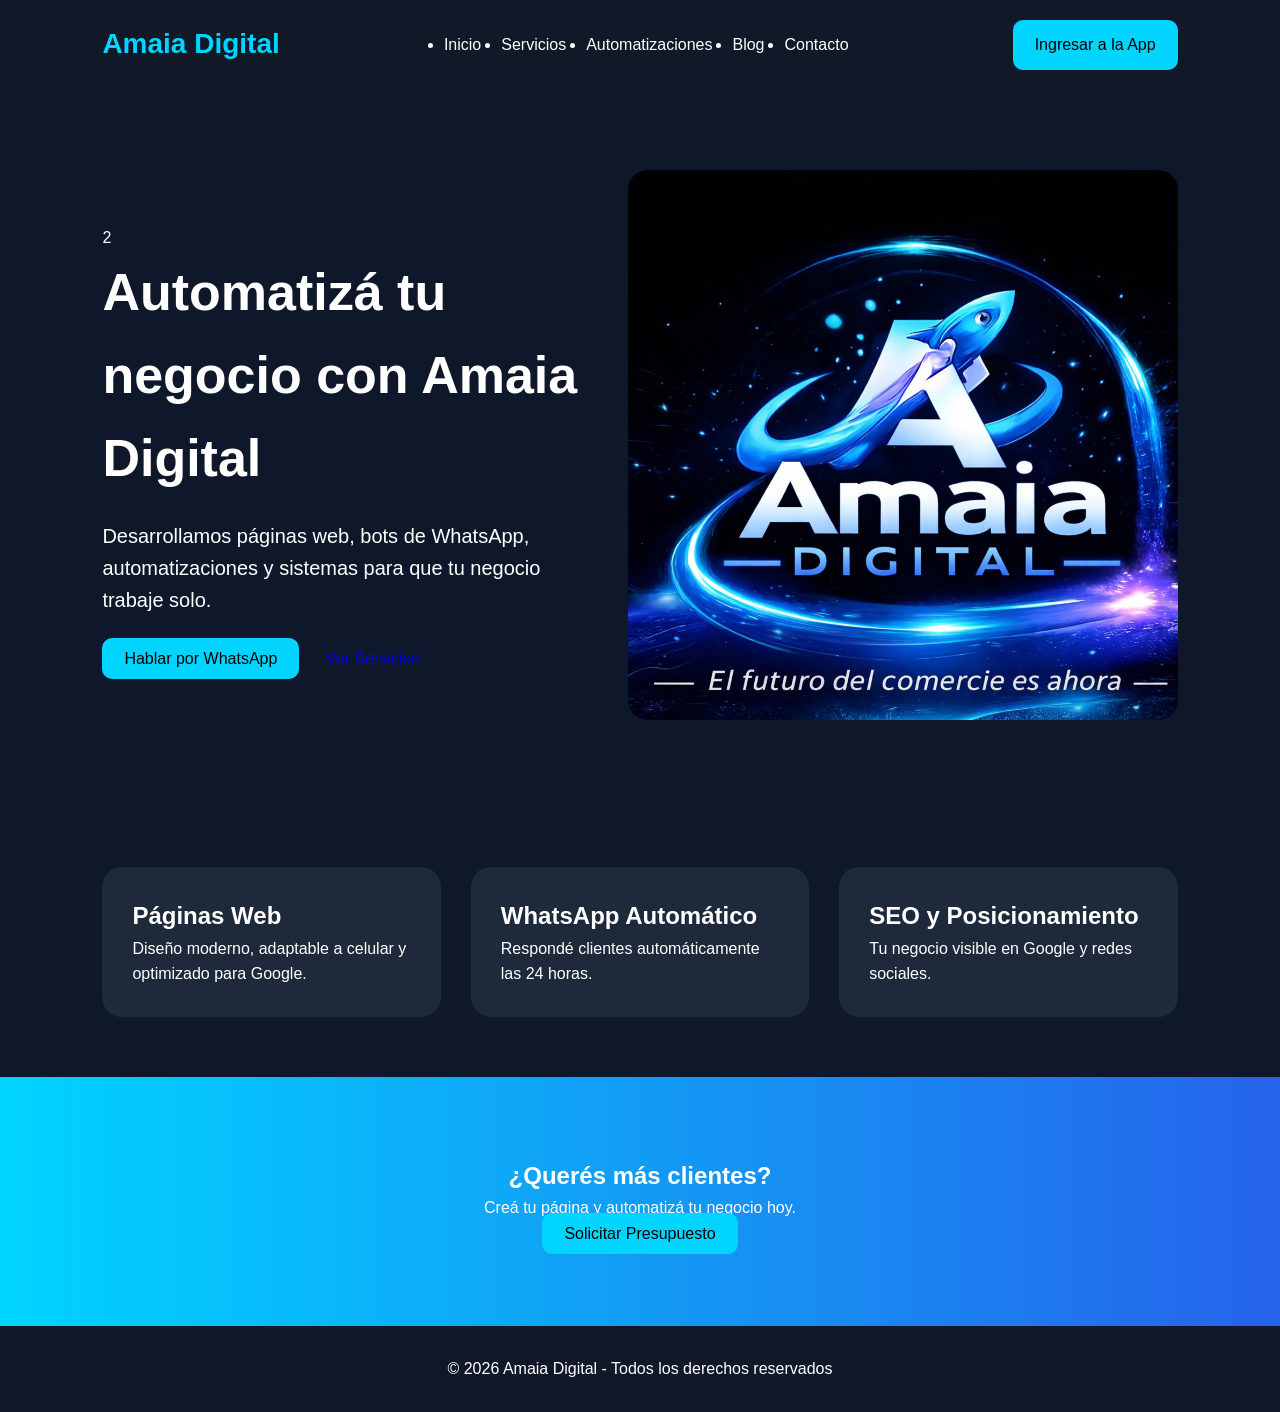
==== index.html @ cdf5db15 "Sitio completo de Amaia Digital" ====
<!DOCTYPE html>
<html lang="es">
<head>
<meta charset="UTF-8">
<meta name="viewport" content="width=device-width, initial-scale=1.0">
<title>Amaia Digital | Automatización, WhatsApp y Desarrollo Web</title>
<meta name="description" content="Amaia Digital crea páginas web, 
automatizaciones por WhatsApp, sistemas y soluciones digitales para empresas.">
<meta name="keywords"
content="Amaia Digital, automatización WhatsApp, páginas web, marketing digital, 
desarrollo web, chatbot, SEO">
<meta name="author" content="Amaia Digital">
<meta property="og:title" content="Amaia Digital">
<meta property="og:description" content="Automatización, diseño web y 
soluciones digitales.">
<meta property="og:image" content="img/logo.png">
<meta property="og:type" content="website">
<link rel="stylesheet" href="css/style.css">
<link rel="icon" href="favicon.ico">
<link rel="manifest" href="manifest.json">
</head>
<body>
<header>
<nav class="navbar">
<div class="logo">Amaia Digital</div>
<ul class="menu">
<li><a href="index.html">Inicio</a></li>
<li><a href="servicios.html">Servicios</a></li>
<li><a href="automatizaciones.html">Automatizaciones</a></li>
<li><a href="blog.html">Blog</a></li>
<li><a href="contacto.html">Contacto</a></li>
</ul>
<a href="app.html" class="btn-app">Ingresar a la App</a>
</nav>
</header>
<section class="hero">
<div class="hero-texto">
2
<h1>Automatizá tu negocio con Amaia Digital</h1>
<p>Desarrollamos páginas web, bots de WhatsApp, automatizaciones y sistemas 
para que tu negocio trabaje solo.</p>
<div class="hero-botones">
<a href="https://wa.me/5493487210379" class="btn">Hablar por WhatsApp</a>
<a href="servicios.html" class="btn-secundario">Ver Servicios</a>
</div>
</div>
<div class="hero-img">
<img src="img/hero.jpg" alt="Amaia Digital Automatización">
</div>
</section>
<section class="cards">
<div class="card">
<h2>Páginas Web</h2>
<p>Diseño moderno, adaptable a celular y optimizado para Google.</p>
</div>
<div class="card">
<h2>WhatsApp Automático</h2>
<p>Respondé clientes automáticamente las 24 horas.</p>
</div>
<div class="card">
<h2>SEO y Posicionamiento</h2>
<p>Tu negocio visible en Google y redes sociales.</p>
</div>
</section>
<section class="cta">
<h2>¿Querés más clientes?</h2>
<p>Creá tu página y automatizá tu negocio hoy.</p>
<a href="contacto.html" class="btn">Solicitar Presupuesto</a>
</section>
<footer>
<p>© 2026 Amaia Digital - Todos los derechos reservados</p>
</footer>
<script src="js/main.js"></script>
</body>
</html>
---- css/style.css ----
* {
margin: 0;
padding: 0;
box-sizing: border-box;
font-family: Arial, sans-serif;
}
body {
background: #0f172a;
color: white;
line-height: 1.6;
}
.navbar {
display: flex;
justify-content: space-between;
align-items: center;
padding: 20px 8%;
background: #111827;
position: sticky;
top: 0;
z-index: 1000;
}
.logo {
font-size: 28px;
font-weight: bold;
color: #00d4ff;
}
.menu {
display: flex;
6
list-style: none;
gap: 20px;
}
.menu a {
color: white;
text-decoration: none;
}
.btn,
.btn-app,
.btn-secundario {
padding: 12px 22px;
border-radius: 10px;
text-decoration: none;
transition: 0.3s;
}
.btn,
.btn-app {
background: #00d4ff;
color: black;
}
.btn:hover,
.btn-app:hover {
transform: scale(1.05);
}
.hero {
display: flex;
align-items: center;
justify-content: space-between;
padding: 80px 8%;
gap: 40px;
}
.hero-texto h1 {
font-size: 52px;
margin-bottom: 20px;
}
.hero-texto p {
font-size: 20px;
margin-bottom: 30px;
}
.hero-img img {
7
width: 100%;
max-width: 550px;
border-radius: 20px;
}
.cards {
display: grid;
grid-template-columns: repeat(auto-fit, minmax(250px, 1fr));
gap: 30px;
padding: 60px 8%;
}
.card,
.card-auto,
.servicio {
background: #1e293b;
padding: 30px;
border-radius: 20px;
transition: 0.3s;
}
.card:hover,
.card-auto:hover,
.servicio:hover {
transform: translateY(-8px);
}
.cta {
text-align: center;
padding: 80px 8%;
background: linear-gradient(90deg, #00d4ff, #2563eb);
color: white;
}
.formulario,
.login-box form {
display: flex;
flex-direction: column;
gap: 15px;
max-width: 500px;
margin: auto;
}
input,
textarea,
button {
padding: 15px;
border: none;
8
border-radius: 10px;
}
button {
background: #00d4ff;
cursor: pointer;
}
footer {
text-align: center;
padding: 30px;
background: #111827;
}
@media(max-width: 900px){
.hero {
flex-direction: column;
text-align: center;
}
.menu {
display: none;
}
.hero-texto h1 {
font-size: 36px;
}
}
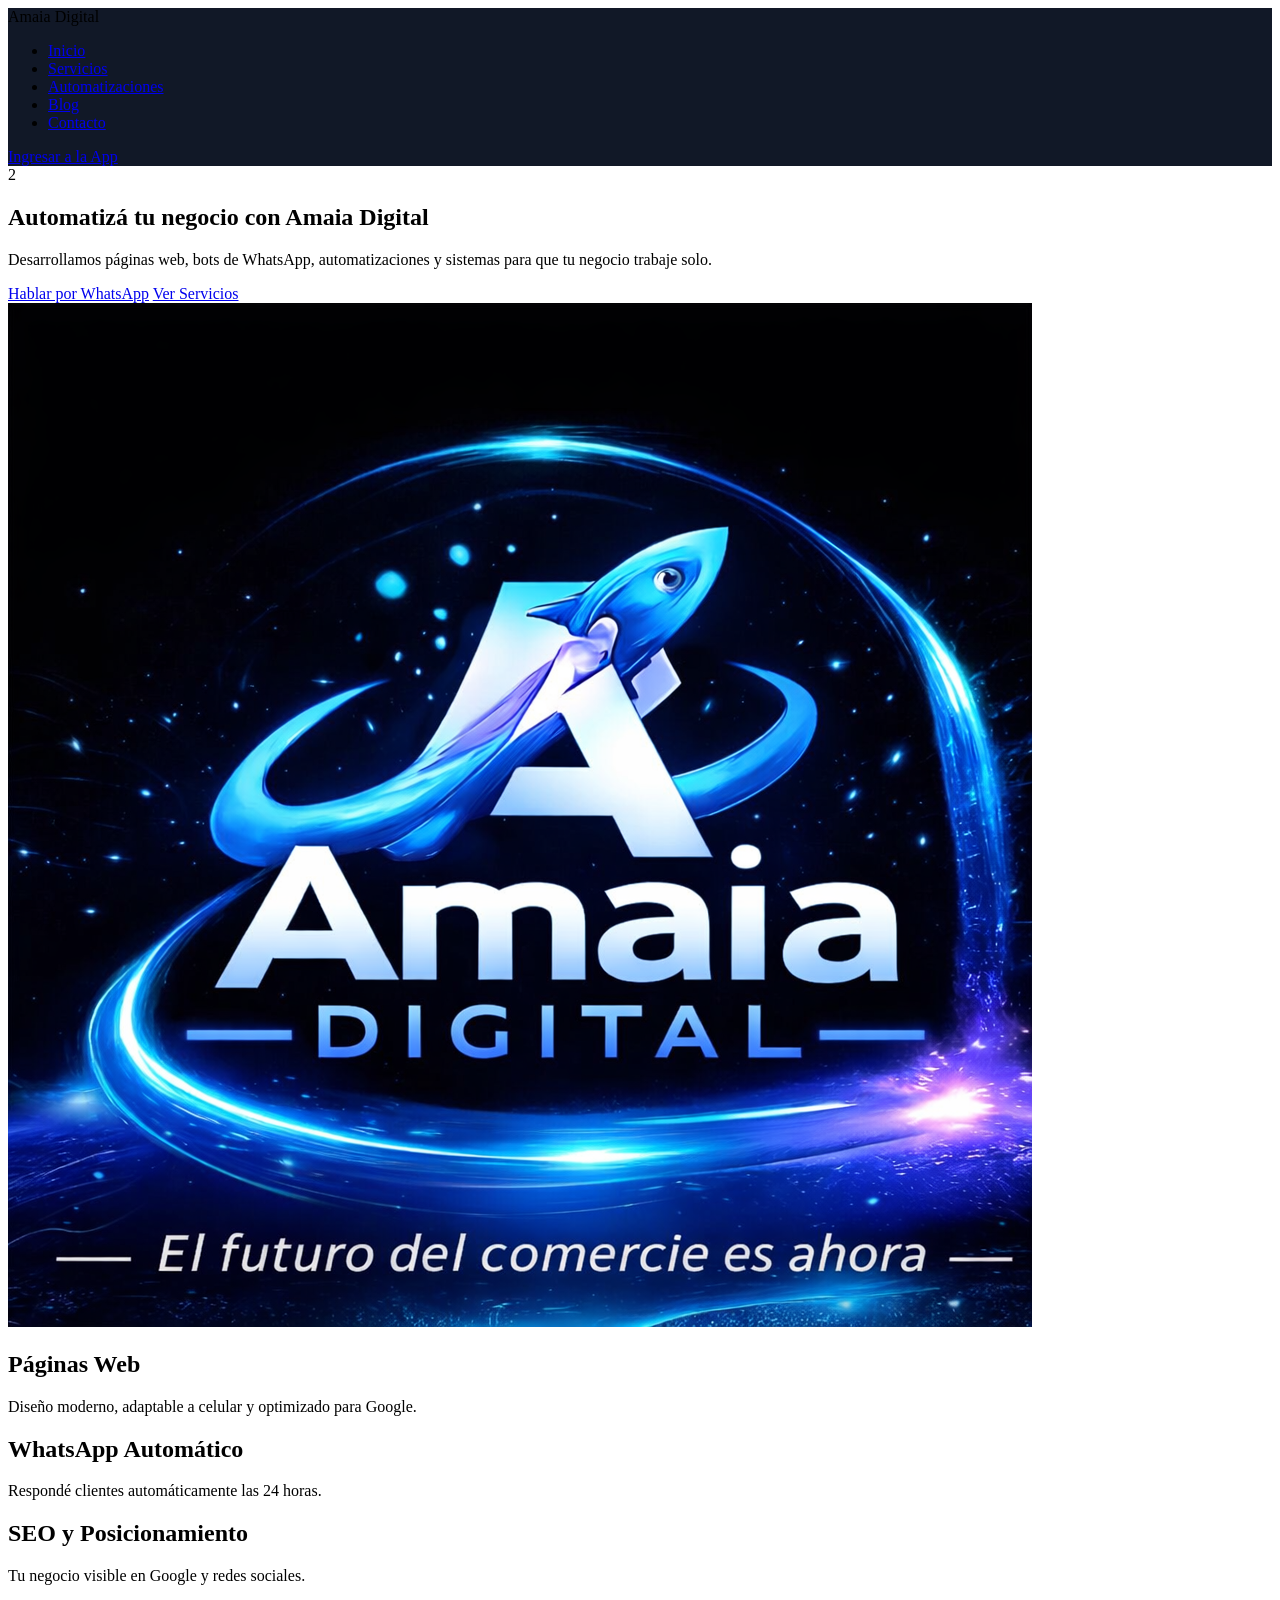
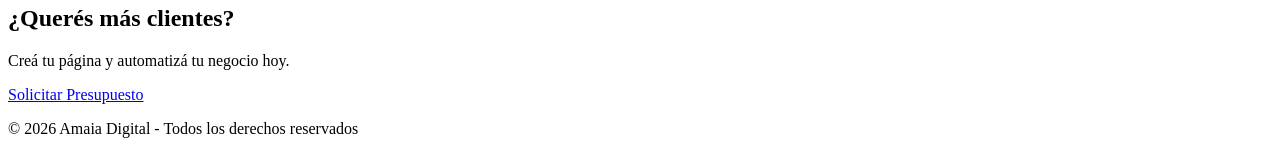
==== commit 67bdd37c: "Corrijo index y robots para GitHub Pages" ====
--- a/index.html
+++ b/index.html
@@ -15,7 +15,7 @@
 soluciones digitales.">
 <meta property="og:image" content="img/logo.png">
 <meta property="og:type" content="website">
-<link rel="stylesheet" href="css/style.css">
+<link rel="stylesheet" href="/amaiadigital/css/style.css">
 <link rel="icon" href="favicon.ico">
 <link rel="manifest" href="manifest.json">
 </head>
@@ -24,11 +24,11 @@
 <nav class="navbar">
 <div class="logo">Amaia Digital</div>
 <ul class="menu">
-<li><a href="index.html">Inicio</a></li>
-<li><a href="servicios.html">Servicios</a></li>
-<li><a href="automatizaciones.html">Automatizaciones</a></li>
-<li><a href="blog.html">Blog</a></li>
-<li><a href="contacto.html">Contacto</a></li>
+<li><a href="/amaiadigital/index.html">Inicio</a></li>
+<li><a href="/amaiadigital/servicios.html">Servicios</a></li>
+<li><a href="/amaiadigital/automatizaciones.html">Automatizaciones</a></li>
+<li><a href="/amaiadigital/blog.html">Blog</a></li>
+<li><a href="/amaiadigital/contacto.html">Contacto</a></li>
 </ul>
 <a href="app.html" class="btn-app">Ingresar a la App</a>
 </nav>
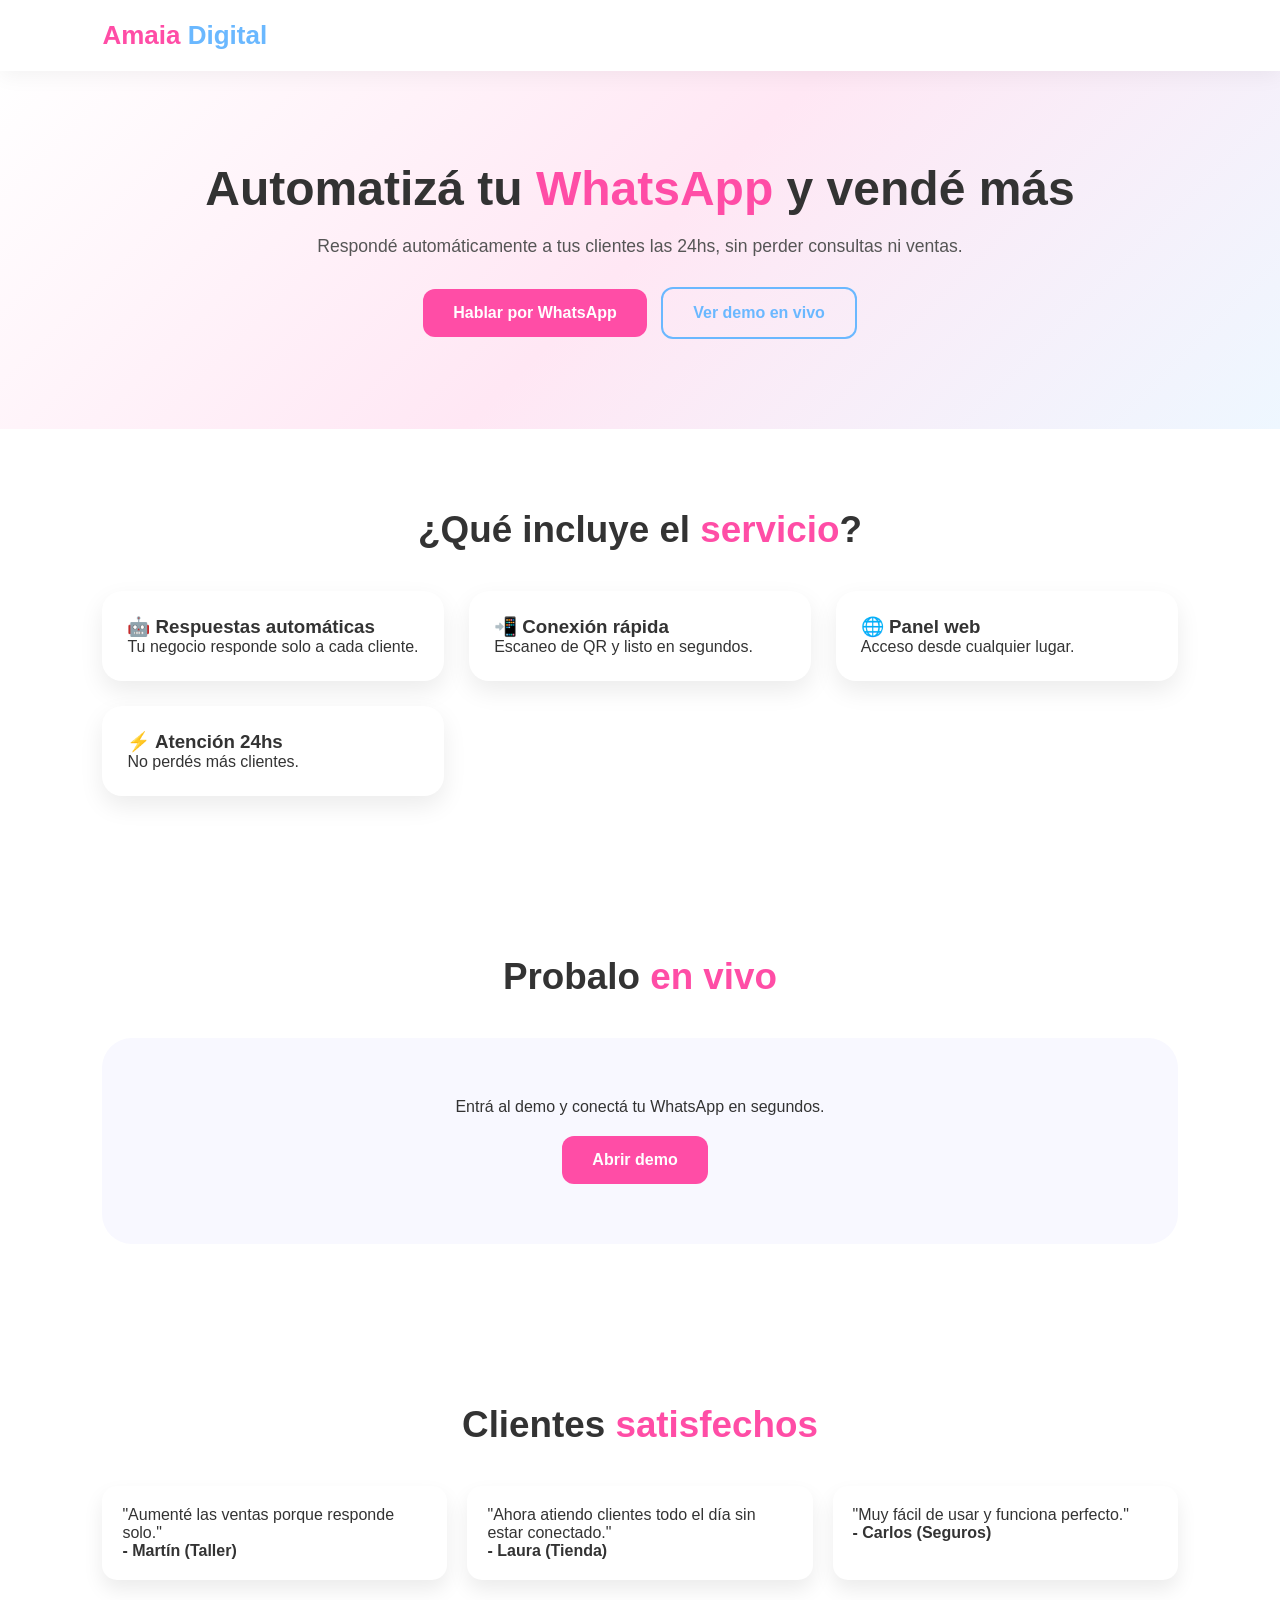
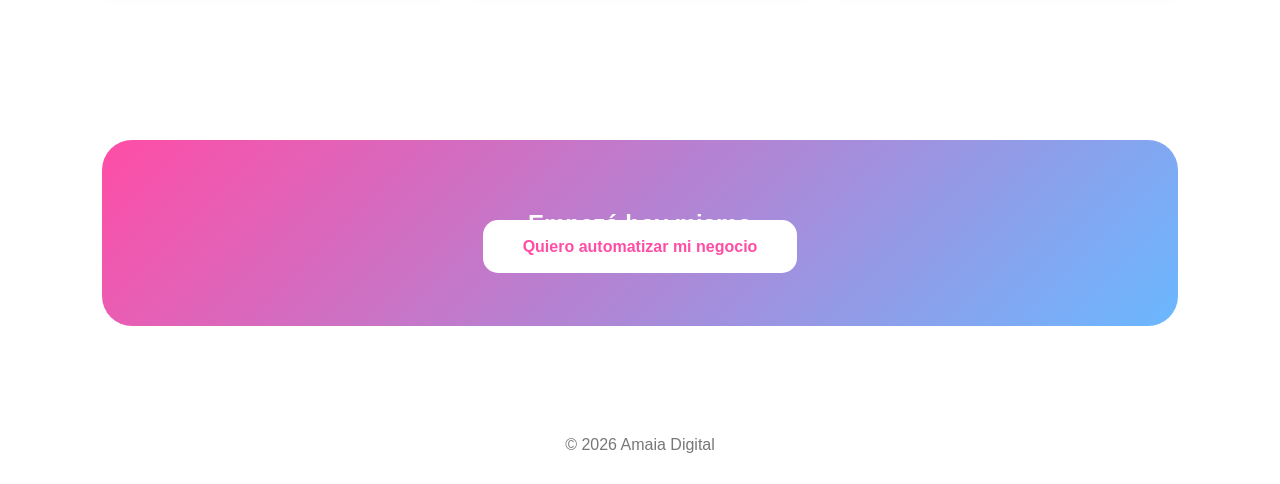
==== commit 9cdda2b0: "actualisacion" ====
--- a/index.html
+++ b/index.html
@@ -1,75 +1,234 @@
 <!DOCTYPE html>
+
 <html lang="es">
 <head>
 <meta charset="UTF-8">
 <meta name="viewport" content="width=device-width, initial-scale=1.0">
-<title>Amaia Digital | Automatización, WhatsApp y Desarrollo Web</title>
-<meta name="description" content="Amaia Digital crea páginas web, 
-automatizaciones por WhatsApp, sistemas y soluciones digitales para empresas.">
-<meta name="keywords"
-content="Amaia Digital, automatización WhatsApp, páginas web, marketing digital, 
-desarrollo web, chatbot, SEO">
-<meta name="author" content="Amaia Digital">
-<meta property="og:title" content="Amaia Digital">
-<meta property="og:description" content="Automatización, diseño web y 
-soluciones digitales.">
-<meta property="og:image" content="img/logo.png">
-<meta property="og:type" content="website">
-<link rel="stylesheet" href="/amaiadigital/css/style.css">
-<link rel="icon" href="favicon.ico">
-<link rel="manifest" href="manifest.json">
+<title>Amaia Digital - Automatización WhatsApp</title>
+
+<style>
+*{margin:0;padding:0;box-sizing:border-box;font-family:'Segoe UI',sans-serif}
+
+body{background:#fff;color:#333}
+
+/* HEADER */
+header{
+display:flex;justify-content:space-between;align-items:center;
+padding:20px 8%;
+box-shadow:0 5px 20px rgba(0,0,0,.05);
+position:sticky;top:0;background:#fff;
+}
+
+.logo{font-size:26px;font-weight:bold;color:#ff4da6}
+.logo span{color:#6ab8ff}
+
+/* HERO */
+.hero{
+padding:90px 8%;
+text-align:center;
+background:linear-gradient(135deg,#fff,#ffe7f4,#eef7ff);
+}
+
+.hero h1{font-size:3rem;margin-bottom:20px}
+.hero span{color:#ff4da6}
+
+.hero p{
+max-width:700px;
+margin:0 auto 30px;
+color:#555;
+font-size:1.1rem;
+}
+
+.btn{
+padding:15px 30px;
+border-radius:12px;
+text-decoration:none;
+font-weight:bold;
+display:inline-block;
+transition:.3s;
+}
+
+.btn-primary{
+background:#ff4da6;color:#fff;margin-right:10px;
+}
+
+.btn-secondary{
+border:2px solid #6ab8ff;color:#6ab8ff;
+}
+
+.btn:hover{transform:translateY(-3px)}
+
+/* SECTIONS */
+section{padding:80px 8%}
+.title{text-align:center;font-size:2.3rem;margin-bottom:40px}
+.title span{color:#ff4da6}
+
+/* CARDS */
+.cards{
+display:grid;
+grid-template-columns:repeat(auto-fit,minmax(260px,1fr));
+gap:25px;
+}
+
+.card{
+background:#fff;
+padding:25px;
+border-radius:20px;
+box-shadow:0 10px 25px rgba(0,0,0,.08);
+}
+
+/* DEMO */
+.demo{
+text-align:center;
+background:#f8f8ff;
+border-radius:30px;
+padding:60px;
+}
+
+/* TESTIMONIOS */
+.testimonios{
+display:grid;
+grid-template-columns:repeat(auto-fit,minmax(280px,1fr));
+gap:20px;
+}
+
+.test{
+background:#fff;
+padding:20px;
+border-radius:15px;
+box-shadow:0 10px 20px rgba(0,0,0,.08);
+}
+
+/* CTA */
+.cta{
+text-align:center;
+padding:70px;
+background:linear-gradient(135deg,#ff4da6,#6ab8ff);
+color:#fff;
+border-radius:30px;
+margin:80px 8%;
+}
+
+.cta a{
+background:#fff;
+color:#ff4da6;
+padding:18px 40px;
+border-radius:15px;
+text-decoration:none;
+font-weight:bold;
+}
+
+footer{text-align:center;padding:30px;color:#777}
+</style>
+
 </head>
+
 <body>
+
 <header>
-<nav class="navbar">
-<div class="logo">Amaia Digital</div>
-<ul class="menu">
-<li><a href="/amaiadigital/index.html">Inicio</a></li>
-<li><a href="/amaiadigital/servicios.html">Servicios</a></li>
-<li><a href="/amaiadigital/automatizaciones.html">Automatizaciones</a></li>
-<li><a href="/amaiadigital/blog.html">Blog</a></li>
-<li><a href="/amaiadigital/contacto.html">Contacto</a></li>
-</ul>
-<a href="app.html" class="btn-app">Ingresar a la App</a>
-</nav>
+<div class="logo">Amaia <span>Digital</span></div>
 </header>
+
+<!-- HERO -->
+
 <section class="hero">
-<div class="hero-texto">
-2
-<h1>Automatizá tu negocio con Amaia Digital</h1>
-<p>Desarrollamos páginas web, bots de WhatsApp, automatizaciones y sistemas 
-para que tu negocio trabaje solo.</p>
-<div class="hero-botones">
-<a href="https://wa.me/5493487210379" class="btn">Hablar por WhatsApp</a>
-<a href="servicios.html" class="btn-secundario">Ver Servicios</a>
-</div>
-</div>
-<div class="hero-img">
-<img src="img/hero.jpg" alt="Amaia Digital Automatización">
-</div>
-</section>
-<section class="cards">
-<div class="card">
-<h2>Páginas Web</h2>
-<p>Diseño moderno, adaptable a celular y optimizado para Google.</p>
-</div>
-<div class="card">
-<h2>WhatsApp Automático</h2>
-<p>Respondé clientes automáticamente las 24 horas.</p>
-</div>
-<div class="card">
-<h2>SEO y Posicionamiento</h2>
-<p>Tu negocio visible en Google y redes sociales.</p>
-</div>
-</section>
-<section class="cta">
-<h2>¿Querés más clientes?</h2>
-<p>Creá tu página y automatizá tu negocio hoy.</p>
-<a href="contacto.html" class="btn">Solicitar Presupuesto</a>
-</section>
+<h1>Automatizá tu <span>WhatsApp</span> y vendé más</h1>
+
+<p>
+Respondé automáticamente a tus clientes las 24hs, sin perder consultas ni ventas.
+</p>
+
+<a href="https://wa.me/5491126433243" class="btn btn-primary">
+Hablar por WhatsApp
+</a>
+
+<a href="https://TU-LINK-NGROK" target="_blank" class="btn btn-secondary">
+Ver demo en vivo
+</a>
+</section>
+
+<!-- SERVICIOS -->
+
+<section>
+<h2 class="title">¿Qué incluye el <span>servicio</span>?</h2>
+
+<div class="cards">
+<div class="card">
+<h3>🤖 Respuestas automáticas</h3>
+<p>Tu negocio responde solo a cada cliente.</p>
+</div>
+
+<div class="card">
+<h3>📲 Conexión rápida</h3>
+<p>Escaneo de QR y listo en segundos.</p>
+</div>
+
+<div class="card">
+<h3>🌐 Panel web</h3>
+<p>Acceso desde cualquier lugar.</p>
+</div>
+
+<div class="card">
+<h3>⚡ Atención 24hs</h3>
+<p>No perdés más clientes.</p>
+</div>
+</div>
+</section>
+
+<!-- DEMO -->
+
+<section>
+<h2 class="title">Probalo <span>en vivo</span></h2>
+
+<div class="demo">
+<p style="margin-bottom:20px;">
+Entrá al demo y conectá tu WhatsApp en segundos.
+</p>
+
+<a href="https://TU-LINK-NGROK" target="_blank" class="btn btn-primary">
+Abrir demo
+</a>
+</div>
+</section>
+
+<!-- TESTIMONIOS -->
+
+<section>
+<h2 class="title">Clientes <span>satisfechos</span></h2>
+
+<div class="testimonios">
+
+<div class="test">
+<p>"Aumenté las ventas porque responde solo."</p>
+<b>- Martín (Taller)</b>
+</div>
+
+<div class="test">
+<p>"Ahora atiendo clientes todo el día sin estar conectado."</p>
+<b>- Laura (Tienda)</b>
+</div>
+
+<div class="test">
+<p>"Muy fácil de usar y funciona perfecto."</p>
+<b>- Carlos (Seguros)</b>
+</div>
+
+</div>
+</section>
+
+<!-- CTA FINAL -->
+
+<div class="cta">
+<h2>Empezá hoy mismo</h2>
+
+<a href="https://wa.me/5493487210379">
+Quiero automatizar mi negocio
+</a>
+</div>
+
 <footer>
-<p>© 2026 Amaia Digital - Todos los derechos reservados</p>
+<p>© 2026 Amaia Digital</p>
 </footer>
-<script src="js/main.js"></script>
+
 </body>
 </html>
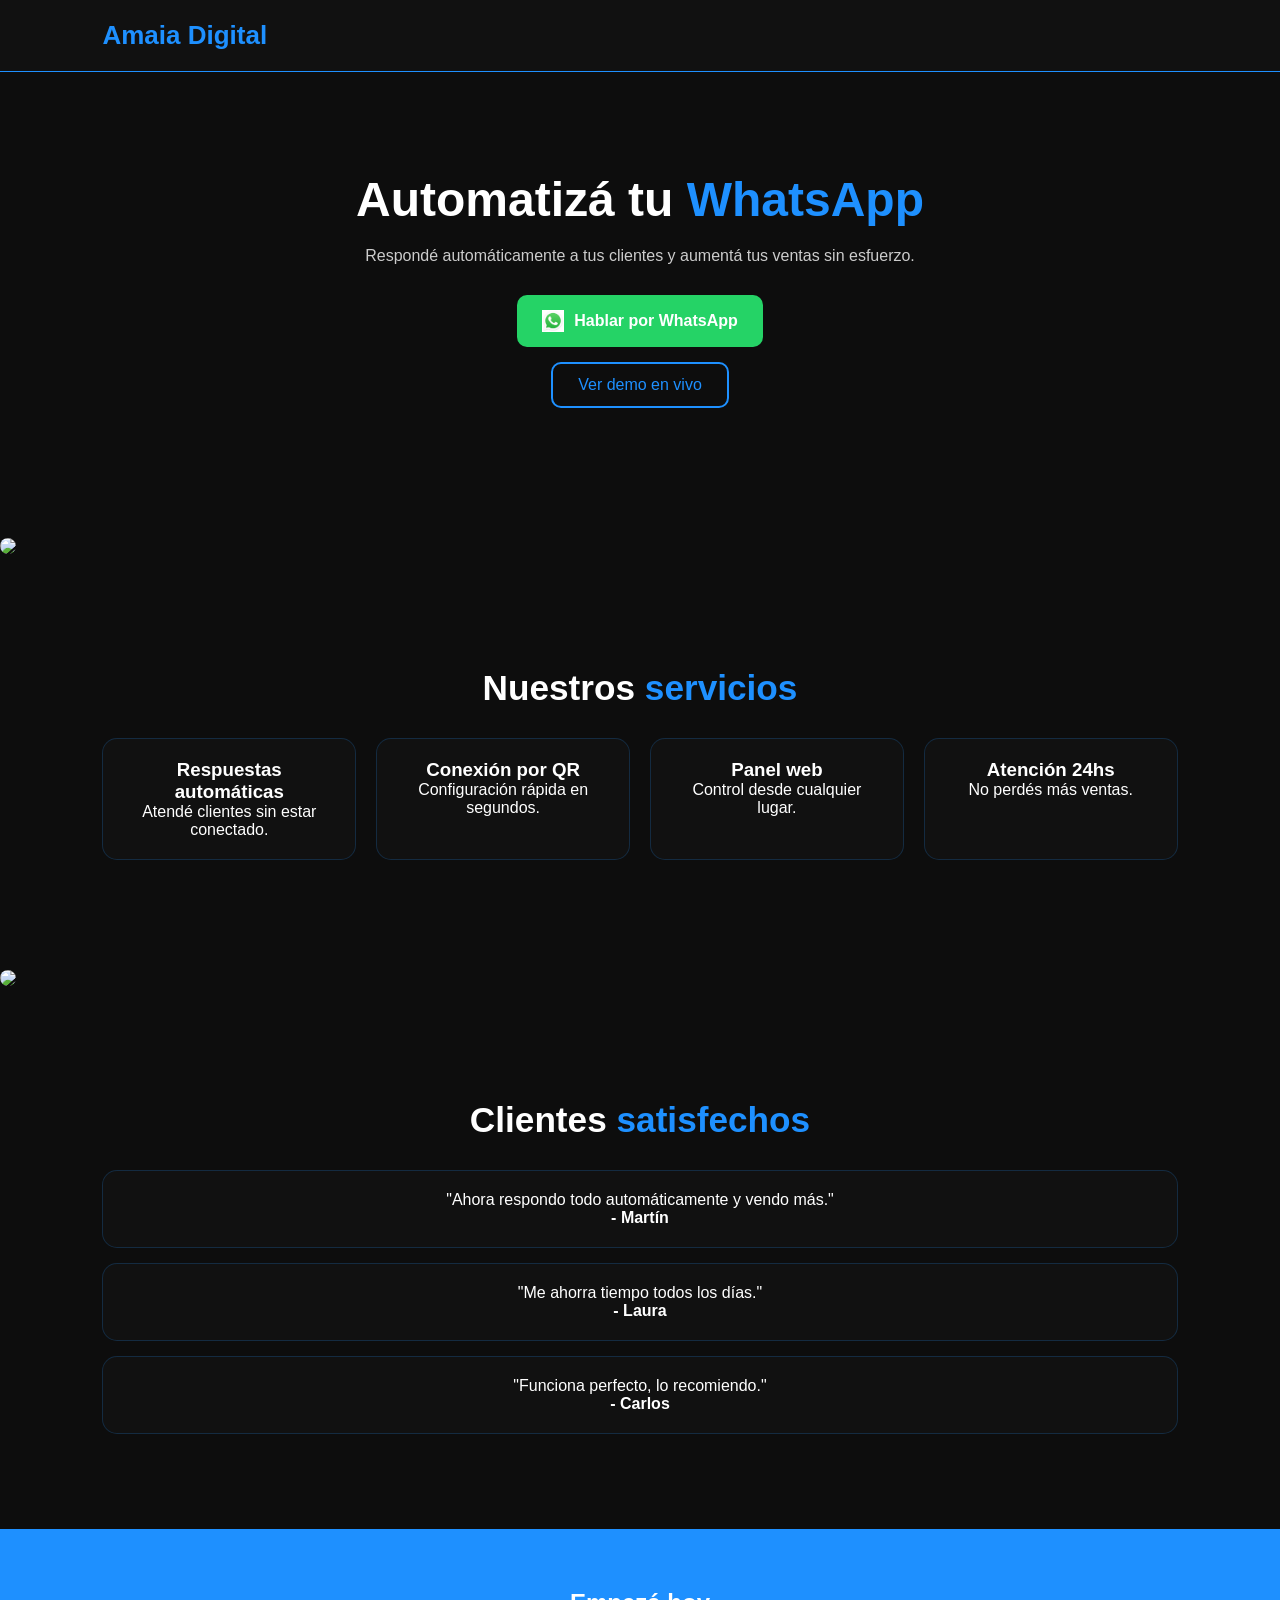
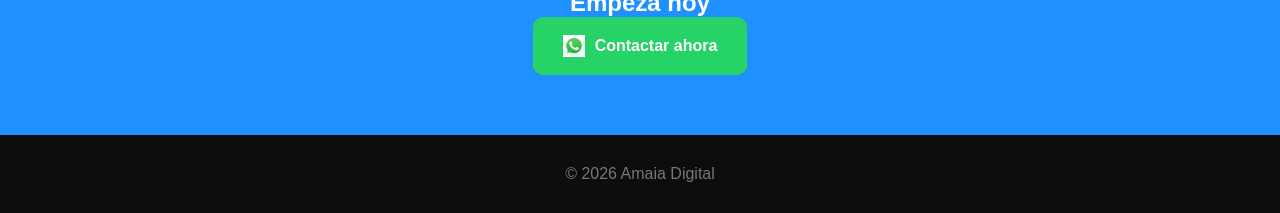
==== commit 7135ad98: "actualisacion v2" ====
--- a/index.html
+++ b/index.html
@@ -4,121 +4,160 @@
 <head>
 <meta charset="UTF-8">
 <meta name="viewport" content="width=device-width, initial-scale=1.0">
-<title>Amaia Digital - Automatización WhatsApp</title>
+<title>Amaia Digital</title>
 
 <style>
-*{margin:0;padding:0;box-sizing:border-box;font-family:'Segoe UI',sans-serif}
-
-body{background:#fff;color:#333}
+*{margin:0;padding:0;box-sizing:border-box;font-family:Arial}
+
+body{
+background:#0d0d0d;
+color:#fff;
+}
 
 /* HEADER */
 header{
-display:flex;justify-content:space-between;align-items:center;
+display:flex;
+justify-content:space-between;
+align-items:center;
 padding:20px 8%;
-box-shadow:0 5px 20px rgba(0,0,0,.05);
-position:sticky;top:0;background:#fff;
-}
-
-.logo{font-size:26px;font-weight:bold;color:#ff4da6}
-.logo span{color:#6ab8ff}
+background:#111;
+border-bottom:1px solid #1e90ff;
+}
+
+.logo{
+font-size:26px;
+font-weight:bold;
+color:#1e90ff;
+}
 
 /* HERO */
 .hero{
-padding:90px 8%;
-text-align:center;
-background:linear-gradient(135deg,#fff,#ffe7f4,#eef7ff);
-}
-
-.hero h1{font-size:3rem;margin-bottom:20px}
-.hero span{color:#ff4da6}
+text-align:center;
+padding:100px 8%;
+}
+
+.hero h1{
+font-size:3rem;
+margin-bottom:20px;
+}
+
+.hero span{
+color:#1e90ff;
+}
 
 .hero p{
+color:#ccc;
 max-width:700px;
-margin:0 auto 30px;
-color:#555;
-font-size:1.1rem;
-}
-
-.btn{
-padding:15px 30px;
-border-radius:12px;
+margin:auto;
+margin-bottom:30px;
+}
+
+/* BOTON WHATSAPP */
+.whatsapp-btn{
+display:inline-flex;
+align-items:center;
+gap:10px;
+background:#25D366;
+color:#fff;
+padding:15px 25px;
+border-radius:10px;
 text-decoration:none;
 font-weight:bold;
+}
+
+.whatsapp-btn img{
+width:22px;
+}
+
+/* BOTON DEMO */
+.demo-btn{
 display:inline-block;
-transition:.3s;
-}
-
-.btn-primary{
-background:#ff4da6;color:#fff;margin-right:10px;
-}
-
-.btn-secondary{
-border:2px solid #6ab8ff;color:#6ab8ff;
-}
-
-.btn:hover{transform:translateY(-3px)}
+margin-top:15px;
+border:2px solid #1e90ff;
+color:#1e90ff;
+padding:12px 25px;
+border-radius:10px;
+text-decoration:none;
+}
 
 /* SECTIONS */
-section{padding:80px 8%}
-.title{text-align:center;font-size:2.3rem;margin-bottom:40px}
-.title span{color:#ff4da6}
+section{
+padding:80px 8%;
+text-align:center;
+}
+
+.title{
+font-size:2.2rem;
+margin-bottom:30px;
+}
+
+.title span{
+color:#1e90ff;
+}
 
 /* CARDS */
 .cards{
 display:grid;
-grid-template-columns:repeat(auto-fit,minmax(260px,1fr));
-gap:25px;
+grid-template-columns:repeat(auto-fit,minmax(250px,1fr));
+gap:20px;
 }
 
 .card{
-background:#fff;
-padding:25px;
-border-radius:20px;
-box-shadow:0 10px 25px rgba(0,0,0,.08);
-}
-
-/* DEMO */
-.demo{
-text-align:center;
-background:#f8f8ff;
-border-radius:30px;
-padding:60px;
-}
-
-/* TESTIMONIOS */
-.testimonios{
-display:grid;
-grid-template-columns:repeat(auto-fit,minmax(280px,1fr));
-gap:20px;
-}
-
-.test{
-background:#fff;
+background:#111;
 padding:20px;
 border-radius:15px;
-box-shadow:0 10px 20px rgba(0,0,0,.08);
+border:1px solid #1e90ff33;
+}
+
+/* IMAGENES */
+.img{
+margin:30px auto;
+}
+
+.img img{
+width:100%;
+max-width:500px;
+border-radius:15px;
+}
+
+/* TESTIMONIOS */
+.test{
+background:#111;
+padding:20px;
+border-radius:15px;
+border:1px solid #1e90ff33;
+margin-bottom:15px;
 }
 
 /* CTA */
 .cta{
-text-align:center;
-padding:70px;
-background:linear-gradient(135deg,#ff4da6,#6ab8ff);
+background:#1e90ff;
+padding:60px 20px;
+text-align:center;
+}
+
+.cta a{
+background:#25D366;
 color:#fff;
-border-radius:30px;
-margin:80px 8%;
-}
-
-.cta a{
-background:#fff;
-color:#ff4da6;
-padding:18px 40px;
-border-radius:15px;
+padding:18px 30px;
+border-radius:10px;
 text-decoration:none;
 font-weight:bold;
-}
-
-footer{text-align:center;padding:30px;color:#777}
+display:inline-flex;
+align-items:center;
+gap:10px;
+}
+
+.cta img{
+width:22px;
+}
+
+/* FOOTER */
+footer{
+text-align:center;
+padding:30px;
+color:#777;
+}
 </style>
 
 </head>
@@ -126,103 +165,102 @@
 <body>
 
 <header>
-<div class="logo">Amaia <span>Digital</span></div>
+<div class="logo">Amaia Digital</div>
 </header>
 
 <!-- HERO -->
 
 <section class="hero">
-<h1>Automatizá tu <span>WhatsApp</span> y vendé más</h1>
+<h1>Automatizá tu <span>WhatsApp</span></h1>
 
 <p>
-Respondé automáticamente a tus clientes las 24hs, sin perder consultas ni ventas.
+Respondé automáticamente a tus clientes y aumentá tus ventas sin esfuerzo.
 </p>
 
-<a href="https://wa.me/5491126433243" class="btn btn-primary">
+<a href="https://wa.me/5493487210379" class="whatsapp-btn">
+<img src="img/icon.png">
 Hablar por WhatsApp
 </a>
 
-<a href="https://TU-LINK-NGROK" target="_blank" class="btn btn-secondary">
+<br>
+
+<a href="https://TU-LINK-NGROK" target="_blank" class="demo-btn">
 Ver demo en vivo
 </a>
 </section>
 
+<!-- IMAGEN -->
+
+<div class="img">
+<img src="img/banner.jpg">
+</div>
+
 <!-- SERVICIOS -->
 
 <section>
-<h2 class="title">¿Qué incluye el <span>servicio</span>?</h2>
+<h2 class="title">Nuestros <span>servicios</span></h2>
 
 <div class="cards">
-<div class="card">
-<h3>🤖 Respuestas automáticas</h3>
-<p>Tu negocio responde solo a cada cliente.</p>
-</div>
-
-<div class="card">
-<h3>📲 Conexión rápida</h3>
-<p>Escaneo de QR y listo en segundos.</p>
-</div>
-
-<div class="card">
-<h3>🌐 Panel web</h3>
-<p>Acceso desde cualquier lugar.</p>
-</div>
-
-<div class="card">
-<h3>⚡ Atención 24hs</h3>
-<p>No perdés más clientes.</p>
-</div>
+
+<div class="card">
+<h3>Respuestas automáticas</h3>
+<p>Atendé clientes sin estar conectado.</p>
+</div>
+
+<div class="card">
+<h3>Conexión por QR</h3>
+<p>Configuración rápida en segundos.</p>
+</div>
+
+<div class="card">
+<h3>Panel web</h3>
+<p>Control desde cualquier lugar.</p>
+</div>
+
+<div class="card">
+<h3>Atención 24hs</h3>
+<p>No perdés más ventas.</p>
+</div>
+
 </div>
 </section>
 
-<!-- DEMO -->
-
-<section>
-<h2 class="title">Probalo <span>en vivo</span></h2>
-
-<div class="demo">
-<p style="margin-bottom:20px;">
-Entrá al demo y conectá tu WhatsApp en segundos.
-</p>
-
-<a href="https://TU-LINK-NGROK" target="_blank" class="btn btn-primary">
-Abrir demo
-</a>
-</div>
-</section>
+<!-- IMAGEN -->
+
+<div class="img">
+<img src="img/servicios.jpg">
+</div>
 
 <!-- TESTIMONIOS -->
 
 <section>
 <h2 class="title">Clientes <span>satisfechos</span></h2>
 
-<div class="testimonios">
-
 <div class="test">
-<p>"Aumenté las ventas porque responde solo."</p>
-<b>- Martín (Taller)</b>
+<p>"Ahora respondo todo automáticamente y vendo más."</p>
+<b>- Martín</b>
 </div>
 
 <div class="test">
-<p>"Ahora atiendo clientes todo el día sin estar conectado."</p>
-<b>- Laura (Tienda)</b>
+<p>"Me ahorra tiempo todos los días."</p>
+<b>- Laura</b>
 </div>
 
 <div class="test">
-<p>"Muy fácil de usar y funciona perfecto."</p>
-<b>- Carlos (Seguros)</b>
-</div>
-
-</div>
+<p>"Funciona perfecto, lo recomiendo."</p>
+<b>- Carlos</b>
+</div>
+
 </section>
 
-<!-- CTA FINAL -->
+<!-- CTA -->
 
 <div class="cta">
-<h2>Empezá hoy mismo</h2>
+<h2>Empezá hoy</h2>
 
 <a href="https://wa.me/5493487210379">
-Quiero automatizar mi negocio
+<img src="img/icon.png">
+Contactar ahora
 </a>
 </div>
 
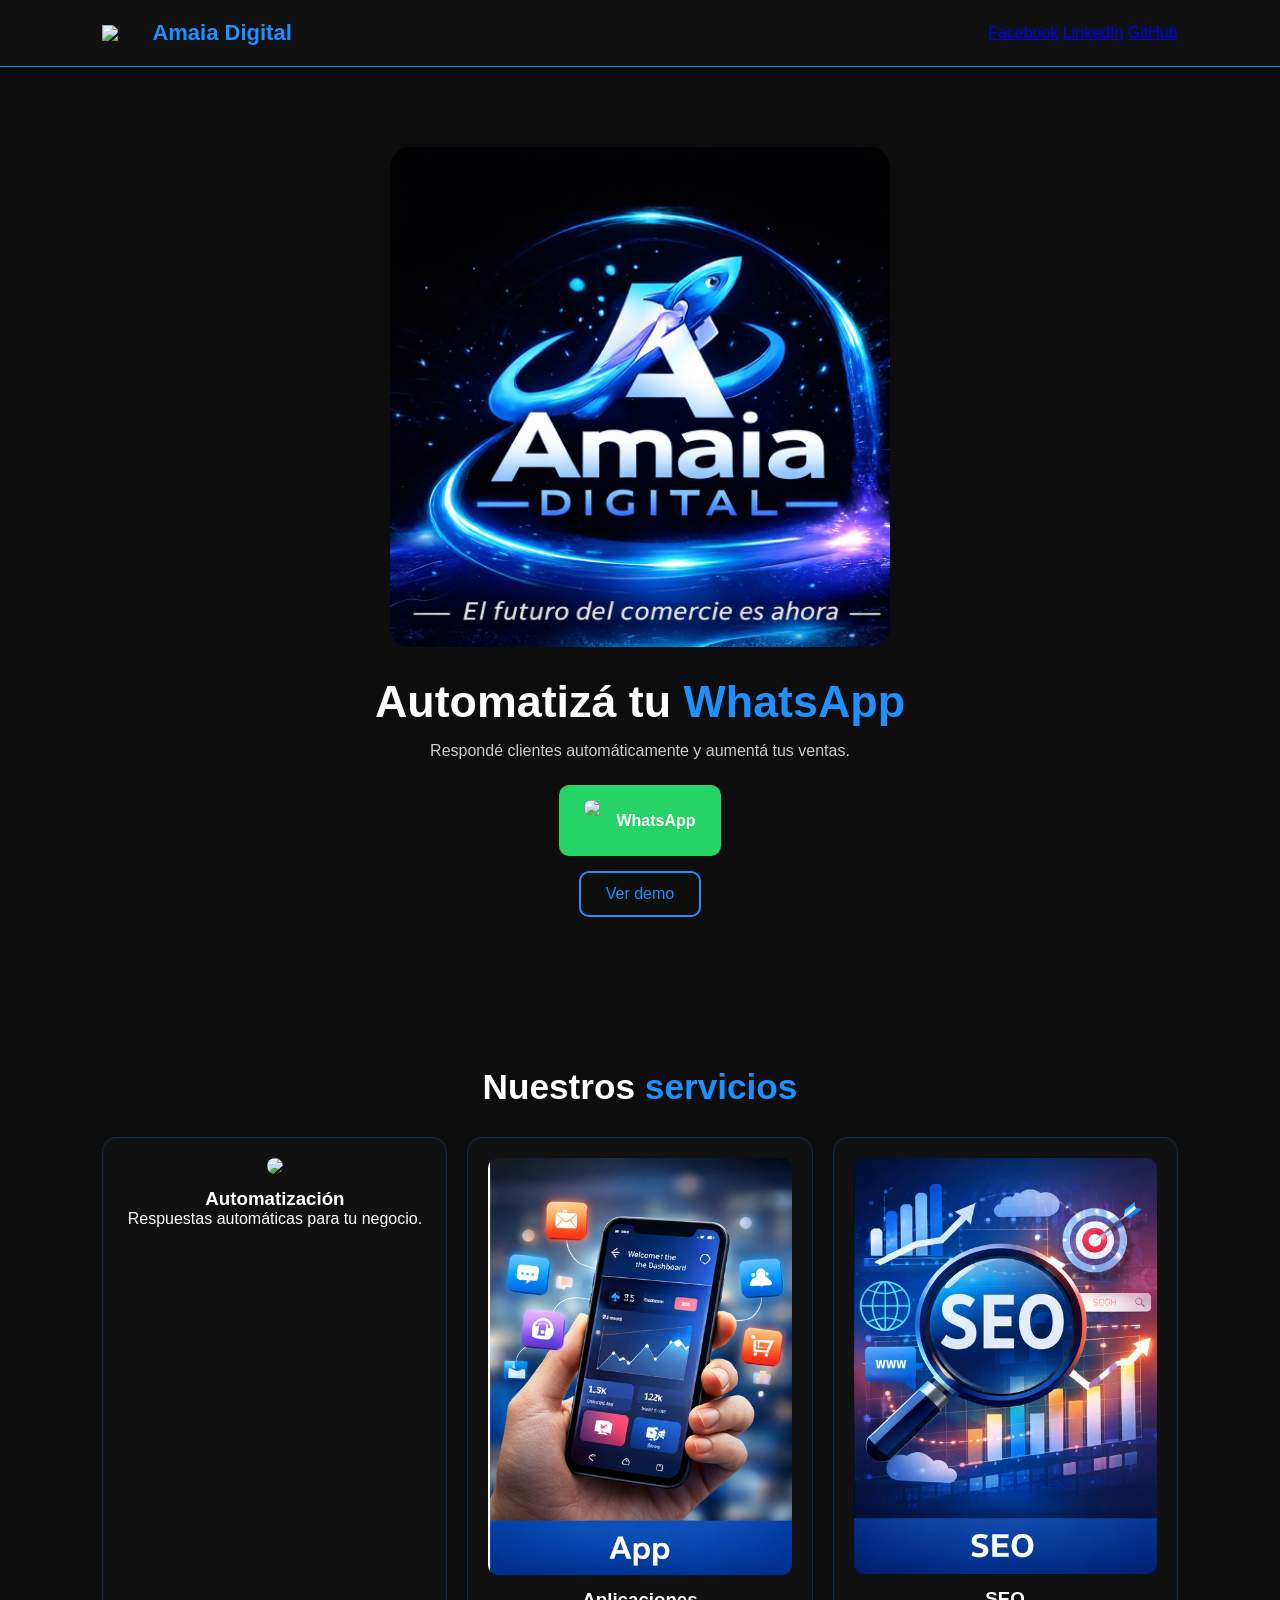
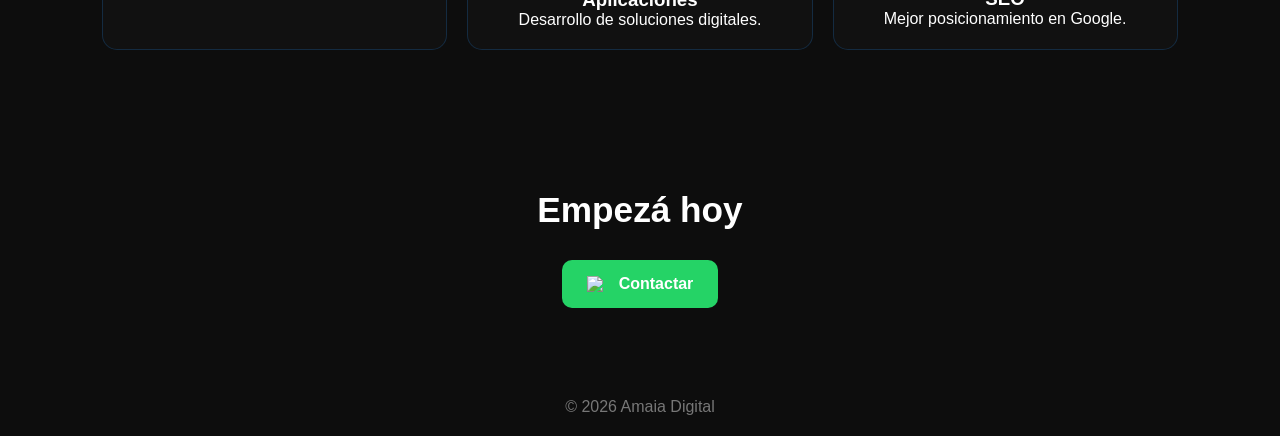
==== commit d56c8bea: "actualisacion v2" ====
--- a/index.html
+++ b/index.html
@@ -9,10 +9,7 @@
 <style>
 *{margin:0;padding:0;box-sizing:border-box;font-family:Arial}
 
-body{
-background:#0d0d0d;
-color:#fff;
-}
+body{background:#0d0d0d;color:#fff}
 
 /* HEADER */
 header{
@@ -25,51 +22,60 @@
 }
 
 .logo{
-font-size:26px;
+display:flex;
+align-items:center;
+gap:10px;
+font-size:22px;
 font-weight:bold;
 color:#1e90ff;
+}
+
+.logo img{
+width:40px;
 }
 
 /* HERO */
 .hero{
 text-align:center;
-padding:100px 8%;
+padding:80px 8%;
+}
+
+.hero img{
+width:100%;
+max-width:500px;
+border-radius:20px;
+margin-bottom:25px;
 }
 
 .hero h1{
-font-size:3rem;
-margin-bottom:20px;
-}
-
-.hero span{
-color:#1e90ff;
-}
+font-size:2.8rem;
+margin-bottom:15px;
+}
+
+.hero span{color:#1e90ff}
 
 .hero p{
 color:#ccc;
-max-width:700px;
+max-width:600px;
 margin:auto;
-margin-bottom:30px;
-}
-
-/* BOTON WHATSAPP */
+margin-bottom:25px;
+}
+
+/* BOTONES */
 .whatsapp-btn{
 display:inline-flex;
 align-items:center;
 gap:10px;
 background:#25D366;
-color:#fff;
 padding:15px 25px;
 border-radius:10px;
 text-decoration:none;
+color:#fff;
 font-weight:bold;
 }
 
-.whatsapp-btn img{
-width:22px;
-}
-
-/* BOTON DEMO */
+.whatsapp-btn img{width:22px}
+
 .demo-btn{
 display:inline-block;
 margin-top:15px;
@@ -81,19 +87,14 @@
 }
 
 /* SECTIONS */
-section{
-padding:80px 8%;
-text-align:center;
-}
+section{padding:70px 8%;text-align:center}
 
 .title{
 font-size:2.2rem;
 margin-bottom:30px;
 }
 
-.title span{
-color:#1e90ff;
-}
+.title span{color:#1e90ff}
 
 /* CARDS */
 .cards{
@@ -109,53 +110,29 @@
 border:1px solid #1e90ff33;
 }
 
-/* IMAGENES */
-.img{
-margin:30px auto;
-}
-
-.img img{
+.card img{
 width:100%;
-max-width:500px;
-border-radius:15px;
-}
-
-/* TESTIMONIOS */
-.test{
-background:#111;
-padding:20px;
-border-radius:15px;
-border:1px solid #1e90ff33;
-margin-bottom:15px;
-}
-
-/* CTA */
-.cta{
-background:#1e90ff;
-padding:60px 20px;
+border-radius:10px;
+margin-bottom:10px;
+}
+
+/* SOCIAL */
+.social{
 text-align:center;
-}
-
-.cta a{
-background:#25D366;
-color:#fff;
-padding:18px 30px;
-border-radius:10px;
+padding:30px;
+}
+
+.social a{
+margin:0 10px;
+color:#1e90ff;
 text-decoration:none;
 font-weight:bold;
-display:inline-flex;
-align-items:center;
-gap:10px;
-}
-
-.cta img{
-width:22px;
 }
 
 /* FOOTER */
 footer{
 text-align:center;
-padding:30px;
+padding:20px;
 color:#777;
 }
 </style>
@@ -165,36 +142,39 @@
 <body>
 
 <header>
-<div class="logo">Amaia Digital</div>
+<div class="logo">
+<img src="img/logo.png">
+Amaia Digital
+</div>
+
+<div>
+<a href="https://facebook.com" target="_blank">Facebook</a>
+<a href="https://linkedin.com" target="_blank">LinkedIn</a>
+<a href="https://github.com" target="_blank">GitHub</a>
+</div>
 </header>
 
 <!-- HERO -->
 
 <section class="hero">
+<img src="img/hero.jpg">
+
 <h1>Automatizá tu <span>WhatsApp</span></h1>
 
-<p>
-Respondé automáticamente a tus clientes y aumentá tus ventas sin esfuerzo.
-</p>
+<p>Respondé clientes automáticamente y aumentá tus ventas.</p>
 
 <a href="https://wa.me/5493487210379" class="whatsapp-btn">
-<img src="img/icon.png">
-Hablar por WhatsApp
+<img src="img/whatsapp.png">
+WhatsApp
 </a>
 
 <br>
 
 <a href="https://TU-LINK-NGROK" target="_blank" class="demo-btn">
-Ver demo en vivo
+Ver demo
 </a>
 </section>
 
-<!-- IMAGEN -->
-
-<div class="img">
-<img src="img/banner.jpg">
-</div>
-
 <!-- SERVICIOS -->
 
 <section>
@@ -203,69 +183,39 @@
 <div class="cards">
 
 <div class="card">
-<h3>Respuestas automáticas</h3>
-<p>Atendé clientes sin estar conectado.</p>
+<img src="img/automatisacion.jpg">
+<h3>Automatización</h3>
+<p>Respuestas automáticas para tu negocio.</p>
 </div>
 
 <div class="card">
-<h3>Conexión por QR</h3>
-<p>Configuración rápida en segundos.</p>
+<img src="img/app.jpg">
+<h3>Aplicaciones</h3>
+<p>Desarrollo de soluciones digitales.</p>
 </div>
 
 <div class="card">
-<h3>Panel web</h3>
-<p>Control desde cualquier lugar.</p>
-</div>
-
-<div class="card">
-<h3>Atención 24hs</h3>
-<p>No perdés más ventas.</p>
+<img src="img/seo.jpg">
+<h3>SEO</h3>
+<p>Mejor posicionamiento en Google.</p>
 </div>
 
 </div>
 </section>
 
-<!-- IMAGEN -->
-
-<div class="img">
-<img src="img/servicios.jpg">
-</div>
-
-<!-- TESTIMONIOS -->
+<!-- CTA -->
 
 <section>
-<h2 class="title">Clientes <span>satisfechos</span></h2>
-
-<div class="test">
-<p>"Ahora respondo todo automáticamente y vendo más."</p>
-<b>- Martín</b>
-</div>
-
-<div class="test">
-<p>"Me ahorra tiempo todos los días."</p>
-<b>- Laura</b>
-</div>
-
-<div class="test">
-<p>"Funciona perfecto, lo recomiendo."</p>
-<b>- Carlos</b>
-</div>
-
+<h2 class="title">Empezá hoy</h2>
+
+<a href="https://wa.me/5493487210379" class="whatsapp-btn">
+<img src="img/whatsapp.png">
+Contactar
+</a>
 </section>
 
-<!-- CTA -->
-
-<div class="cta">
-<h2>Empezá hoy</h2>
-
-<a href="https://wa.me/5493487210379">
-<img src="img/icon.png">
-Contactar ahora
-</a>
-</div>
-
 <footer>
-<p>© 2026 Amaia Digital</p>
+© 2026 Amaia Digital
 </footer>
 
 </body>
